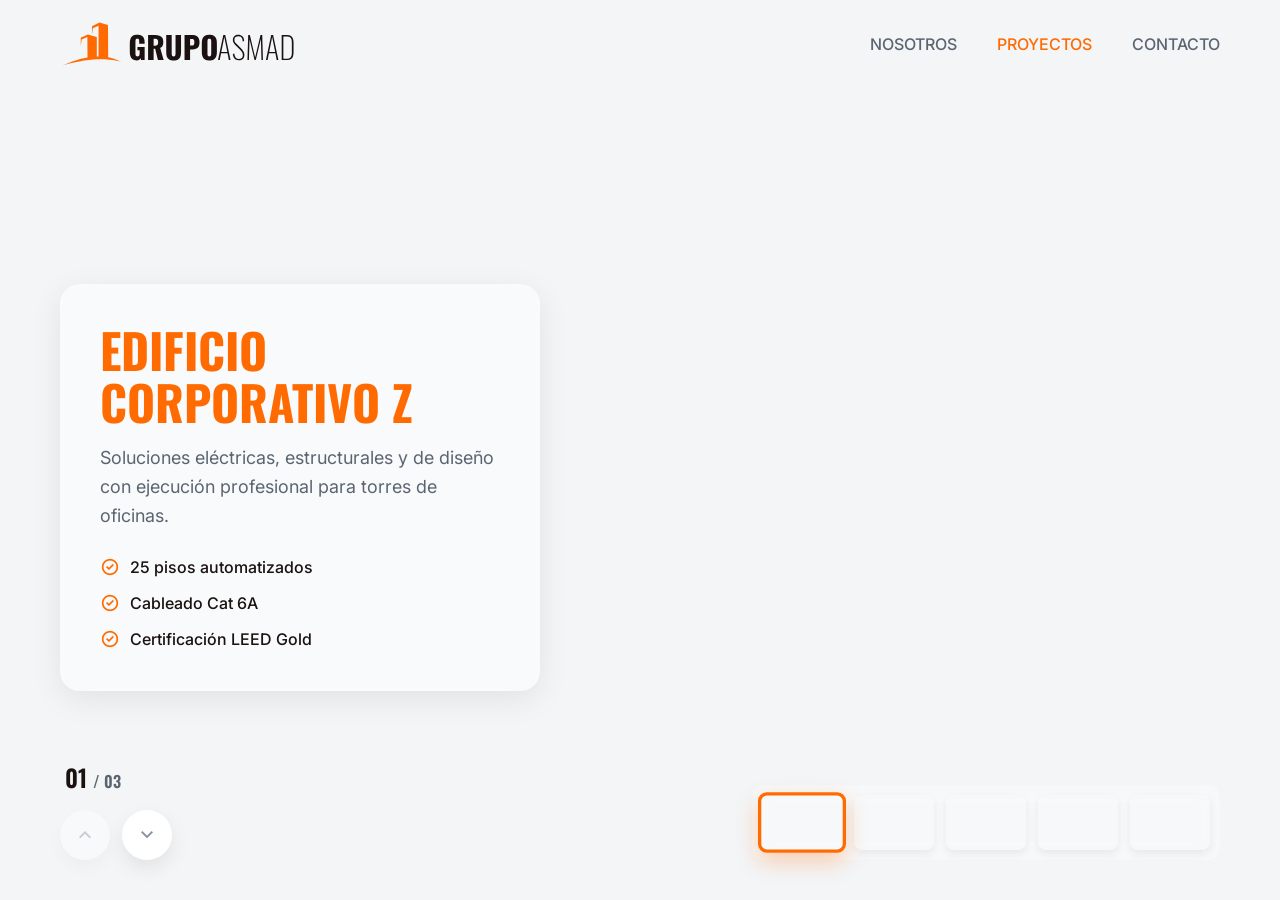
==== proyectos.html @ ba17a34a "Nuevas páginas" ====
<!DOCTYPE html>
<html lang="es">

<head>
  <meta charset="UTF-8">
  <meta name="viewport" content="width=device-width, initial-scale=1.0">
  <title>Trabajos Realizados | Grupo Asmad</title>

  <link
    href="https://fonts.googleapis.com/css2?family=Oswald:wght@400;600;700&family=Inter:wght@300;400;500;600;700&display=swap"
    rel="stylesheet">
  <link href="https://fonts.googleapis.com/css2?family=Material+Symbols+Outlined" rel="stylesheet">
  <link rel="stylesheet" href="https://cdn.jsdelivr.net/npm/swiper@10/swiper-bundle.min.css" />
  <link rel="stylesheet" href="css/style.css">

  <style>
    body,
    html {
      height: 100%;
      overflow: hidden;
    }

    /* Estilo para marcar página activa en Proyectos */
    .links a.active {
      color: var(--primary-color) !important;
    }


    /* Swipers */
    .main-swiper {
      width: 100%;
      height: 100vh;
    }

    .photo-swiper {
      position: absolute;
      inset: 0;
      width: 100%;
      height: 100%;
      z-index: 0;
    }

    .photo-slide {
      background-size: cover;
      background-position: center;
    }

    /* Overlay adaptado a tema claro para que el texto resalte */
    .photo-slide::after {
      display: none;
      content: '';
      position: absolute;
      inset: 0;
      background: linear-gradient(90deg, rgba(243, 245, 247, 0.9) 0%, rgba(243, 245, 247, 0.5) 45%, rgba(243, 245, 247, 0) 100%);
    }

    /* Capa Segura */
    .safe-area {
      position: absolute;
      top: 75px;
      left: 0;
      right: 0;
      bottom: 0;
      z-index: 10;
      padding: 40px 60px;
      display: flex;
      flex-direction: column;
      pointer-events: none;
    }

    /* Caja de Información Estilo Grupo Asmad */
    .info-box {
      pointer-events: auto;
      margin-top: auto;
      margin-bottom: auto;
      max-width: 480px;
      background: var(--glass-bg);
      padding: 40px;
      border-radius: 20px;
      backdrop-filter: blur(16px);
      -webkit-backdrop-filter: blur(16px);
      border: 1px solid var(--glass-border);
      box-shadow: var(--glass-shadow);
    }

    .info-box h1 {
      font-family: 'Oswald', sans-serif;
      margin: 0 0 15px 0;
      font-size: clamp(32px, 5vw, 48px);
      color: var(--primary-color);
      text-transform: uppercase;
      line-height: 1.1;
    }

    .info-box p {
      font-size: 18px;
      color: var(--text-muted);
      margin-bottom: 25px;
      line-height: 1.6;
    }

    .info-box ul {
      padding-left: 0;
      list-style: none;
      display: grid;
      gap: 12px;
    }

    .info-box li {
      display: flex;
      align-items: center;
      gap: 10px;
      font-size: 16px;
      font-weight: 500;
      color: var(--text-main);
    }

    .info-box li::before {
      content: 'check_circle';
      font-family: 'Material Symbols Outlined';
      color: var(--primary-color);
      font-size: 20px;
    }

    /* Controles Fijos (Proyectos) */
    .fixed-controls {
      position: absolute;
      bottom: 40px;
      left: 60px;
      z-index: 100;
      display: flex;
      flex-direction: column;
      gap: 15px;
      pointer-events: auto;
    }

    .project-counter {
      font-family: 'Oswald', sans-serif;
      font-size: 24px;
      font-weight: 600;
      color: var(--text-main);
      padding-left: 5px;
    }

    .nav-buttons {
      display: flex;
      gap: 12px;
    }

    .btn-nav {
      width: 50px;
      height: 50px;
      border-radius: 50%;
      background: #fff;
      border: 1px solid var(--glass-border);
      box-shadow: 0 8px 20px rgba(0, 0, 0, 0.08);
      color: var(--text-main);
      font-size: 24px;
      cursor: pointer;
      transition: all 0.3s cubic-bezier(0.25, 0.8, 0.25, 1);
      display: flex;
      align-items: center;
      justify-content: center;
    }

    .btn-nav:hover:not(.swiper-button-disabled) {
      color: var(--primary-color);
      transform: translateY(-3px);
      box-shadow: 0 12px 25px rgba(0, 0, 0, 0.15);
    }

    .swiper-button-disabled {
      opacity: 0.4;
      cursor: not-allowed;
    }

    /* Miniaturas (Abajo Derecha) */
    .bottom-dynamic {
      position: absolute;
      bottom: 40px;
      right: 60px;
      z-index: 10;
      display: flex;
      align-items: flex-end;
      pointer-events: none;
    }

    .thumbnails {
      pointer-events: auto;
      display: flex;
      gap: 12px;
      background: rgba(255, 255, 255, 0.3);
      padding: 10px;
      border-radius: 12px;
      backdrop-filter: blur(10px);
    }

    .thumb {
      width: 80px;
      height: 55px;
      border-radius: 8px;
      cursor: pointer;
      background-size: cover;
      background-position: center;
      box-shadow: 0 4px 10px rgba(0, 0, 0, 0.1);
      border: 3px solid transparent;
      opacity: 0.6;
      transition: 0.3s;
    }

    .thumb:hover {
      opacity: 0.9;
    }

    .thumb.active {
      opacity: 1;
      border-color: var(--primary-color);
      transform: scale(1.1);
      box-shadow: 0 8px 20px rgba(255, 107, 0, 0.3);
    }

    /* Móvil */
    .mobile-hint {
      display: none;
      font-size: 14px;
      font-weight: 500;
      color: var(--primary-color);
      background: #fff;
      padding: 10px 20px;
      border-radius: 50px;
      box-shadow: var(--glass-shadow);
      pointer-events: auto;
    }

    @media (max-width: 768px) {

      .safe-area {
        padding: 20px;
      }

      .info-box {
        padding: 30px;
      }

      .thumbnails {
        display: none;
      }

      .mobile-hint {
        display: block;
        margin-bottom: 20px;
      }

      .fixed-controls {
        bottom: 20px;
        left: 20px;
        flex-direction: row;
        align-items: center;
        justify-content: space-between;
        right: 20px;
      }

      .bottom-dynamic {
        bottom: 90px;
        left: 20px;
        right: 20px;
      }
    }
  </style>
</head>

<body>

  <nav role="navigation" aria-label="Menú principal">
    <div class="logo" id="logo" style="cursor: pointer;" tabindex="0" role="button" aria-label="Volver al inicio">
      <img src="img/logo-h.svg" alt="Grupo Asmad" />
    </div>

    <div class="links">
      <a href="nosotros.html">NOSOTROS</a>
      <a href="proyectos.html" class="active">PROYECTOS</a>
      <a href="contacto.html">CONTACTO</a>
    </div>

    <button id="mobile-menu-btn" class="hamburger-btn" aria-label="Menú">
      <span class="material-symbols-outlined">menu</span>
    </button>
  </nav>

  <div class="fixed-controls">
    <div class="project-counter" id="global-counter">01 <span style="color: var(--text-muted); font-size:16px;">/
        00</span></div>
    <div class="nav-buttons">
      <button class="btn-nav proj-up"><span class="material-symbols-outlined">expand_less</span></button>
      <button class="btn-nav proj-down"><span class="material-symbols-outlined">expand_more</span></button>
    </div>
  </div>

  <div class="swiper main-swiper">
    <div class="swiper-wrapper" id="portfolio-container"></div>
  </div>

  <script src="https://cdn.jsdelivr.net/npm/swiper@10/swiper-bundle.min.js"></script>
  <script>
    const proyectos = [
      { id: 1, title: 'Edificio Corporativo Z', desc: 'Soluciones eléctricas, estructurales y de diseño con ejecución profesional para torres de oficinas.', bullets: ['25 pisos automatizados', 'Cableado Cat 6A', 'Certificación LEED Gold'] },
      { id: 2, title: 'Colegio San Juan', desc: 'Modernización de infraestructura tecnológica y mobiliario educativo en melamina.', bullets: ['30 aulas equipadas', 'Estructuras metálicas', 'Videovigilancia IP'] },
      { id: 3, title: 'Clínica San Pablo', desc: 'Sistemas críticos, instalaciones sanitarias y sistemas contra incendios.', bullets: ['Pozos a tierra certificados', 'Sistema contra incendio', 'Red sanitaria integral'] }
    ];

    const container = document.getElementById('portfolio-container');
    const counterEl = document.getElementById('global-counter');
    const totalProj = proyectos.length;

    counterEl.innerHTML = `01 <span style="color: var(--text-muted); font-size:16px;">/ 0${totalProj}</span>`;

    proyectos.forEach((proj) => {
      const images = Array.from({ length: 5 }, (_, i) => `https://picsum.photos/seed/${proj.id * 10 + i}/1920/1080`);

      let photoSlides = images.map(img => `<div class="swiper-slide photo-slide" style="background-image: url('${img}')"></div>`).join('');
      let thumbsHtml = images.map((img, i) => `<div class="thumb ${i === 0 ? 'active' : ''}" style="background-image: url('${img}')" data-index="${i}"></div>`).join('');

      const slide = document.createElement('div');
      slide.className = 'swiper-slide';
      slide.innerHTML = `
                <div class="swiper photo-swiper">
                    <div class="swiper-wrapper">${photoSlides}</div>
                </div>
                
                <div class="safe-area">
                    <div class="info-box">
                        <h1>${proj.title}</h1>
                        <p>${proj.desc}</p>
                        <ul>${proj.bullets.map(b => `<li>${b}</li>`).join('')}</ul>
                    </div>
                    <div class="bottom-dynamic">
                        <div class="mobile-hint">
                            <span class="material-symbols-outlined" style="vertical-align: middle; margin-right: 5px;">swipe</span> 
                            Desliza para ver más fotos
                        </div>
                        <div class="thumbnails">${thumbsHtml}</div>
                    </div>
                </div>
            `;
      container.appendChild(slide);
    });

    const photoSwipers = new Swiper('.photo-swiper', {
      direction: 'horizontal',
      loop: true,
      nested: true,
      grabCursor: true,
      on: {
        slideChange: function () {
          const slideEl = this.el.closest('.swiper-slide');
          const thumbs = slideEl.querySelectorAll('.thumb');
          thumbs.forEach(t => t.classList.remove('active'));

          if (thumbs[this.realIndex]) {
            thumbs[this.realIndex].classList.add('active');
          }
        }
      }
    });

    document.querySelectorAll('.thumb').forEach((thumb) => {
      thumb.addEventListener('click', function () {
        const index = parseInt(this.getAttribute('data-index'));
        const slideParent = this.closest('.swiper-slide');
        const swiperInstance = slideParent.querySelector('.photo-swiper').swiper;
        swiperInstance.slideToLoop(index);
      });
    });

    const mainSwiper = new Swiper('.main-swiper', {
      direction: 'vertical',
      loop: false,
      keyboard: true,
      navigation: {
        nextEl: '.proj-down',
        prevEl: '.proj-up',
      },
      on: {
        slideChange: function () {
          let current = this.activeIndex + 1;
          counterEl.innerHTML = `0${current} <span style="color: var(--text-muted); font-size:16px;">/ 0${totalProj}</span>`;
        }
      }
    });
  </script>
  <script src="js/main.js"></script>
</body>

</html>
---- css/style.css ----
/* =========================================
   1. VARIABLES & THEMING
   ========================================= */
:root {
  --primary-color: #FF6B00;
  --bg-gradient: linear-gradient(135deg, #f3f5f7 0%, #f3f5f7 100%);
  --text-main: #1a1110;
  --text-muted: #5B6572;
  --glass-bg: rgba(255, 255, 255, 0.5);
  --glass-border: 1px solid rgba(255, 255, 255, 0.6);
  --glass-blur: 16px;
  --glass-shadow: 0 8px 32px rgba(0, 0, 0, 0.08);
}

/* =========================================
   2. RESET & BASE STYLES
   ========================================= */
* {
  margin: 0;
  padding: 0;
  box-sizing: border-box;
}

*:focus {
  outline: none !important;
}

body,
html {
  width: 100%;
  font-family: 'Inter', sans-serif;
  color: var(--text-main);
  min-height: 100vh;
  overflow-x: hidden;
  overflow-y: auto;
  display: flex;
  flex-direction: column;
  background: var(--bg-gradient);
  transition: background 0.8s ease;
}

/* =========================================
   3. TYPOGRAPHY
   ========================================= */
h1 {
  font-family: 'Oswald', sans-serif;
  text-transform: uppercase;
}

h1 {
  font-size: clamp(32px, 8vw, 86px);
  line-height: 1.05;
  margin-bottom: 20px;
  text-wrap: balance;
}

h1 span {
  color: var(--primary-color);
  transition: color 0.4s ease;
}

p {
  font-size: 19px;
  color: var(--text-muted);
  line-height: 1.6;
}

.hero .content {
  max-width: 620px;
  width: 100%;
}

/* =========================================
   4. LAYOUT & STRUCTURE
   ========================================= */
/* --- NAVIGATION --- */
nav {
  display: flex;
  justify-content: space-between;
  align-items: center;
  padding: 20px 60px;
  position: fixed;
  top: 0;
  left: 0;
  width: 100%;
  z-index: 300;
  background: transparent;
  backdrop-filter: none;
  -webkit-backdrop-filter: none;
  border-bottom: none;
  box-shadow: none;
  animation: fadeUpLoad 1s cubic-bezier(0.25, 0.8, 0.25, 1) forwards;
  will-change: transform, opacity;
}

.logo {
  display: flex;
  align-items: center;
  height: 48px;
  /* Espacio reservado para el logo */
}

.logo img {
  height: 100%;
  width: auto;
  display: block;
}

.links {
  display: flex;
  gap: 40px;
}

.links a {
  color: var(--text-muted);
  text-decoration: none;
  font-weight: 500;
  transition: color 0.3s ease;
}

.links a:hover {
  color: var(--primary-color);
}

/* Botón Hamburguesa oculto en PC */
.hamburger-btn {
  display: none;
  background: transparent;
  border: none;
  color: var(--text-main);
  cursor: pointer;
  z-index: 110;
}

.hamburger-btn .material-symbols-outlined {
  font-size: 32px;
}

/* --- HERO SECTION (CENTRE VERTICAL) --- */
.hero {
  flex-grow: 1;
  display: flex;
  padding: 0 60px 100px 60px;
  /* Padding inferior para equilibrar la barra */
  position: relative;
  align-items: center;
  /* Centrado vertical del contenido */
  transition: transform 0.6s cubic-bezier(0.25, 0.8, 0.25, 1), opacity 0.4s ease;
  width: 100%;
  will-change: transform, opacity;
  transform: translateZ(0);
}

.hero.slide-out {
  transform: translateX(-100vw);
  opacity: 0;
  pointer-events: none;
}

.left {
  width: 60%;
  z-index: 2;
  min-height: 420px;
  opacity: 0;
  animation: fadeUpLoad 1s cubic-bezier(0.25, 0.8, 0.25, 1) 0.2s forwards;
  will-change: transform, opacity;
}

.right {
  position: absolute;
  width: 50%;
  right: 0;
  bottom: 0;
  height: 100%;
  z-index: 1;
  display: flex;
  align-items: flex-end;
  justify-content: flex-end;
  pointer-events: none;
}

.right img {
  max-height: 95vh;
  max-width: 100%;
  display: block;
  object-fit: contain;
  object-position: bottom right;
  opacity: 0;
  animation: fadeLeftLoad 1.2s cubic-bezier(0.25, 0.8, 0.25, 1) 0.4s forwards;
  will-change: transform, opacity;
}

#bg-icon {
  position: fixed !important;
  top: 50%;
  left: 50%;
  transform: translate(-50%, -50%);
  font-size: 35vw;
  color: var(--primary-color);
  opacity: 0;
  z-index: 0;
  pointer-events: none;
  transition: opacity 0.6s ease, color 0.6s ease;
  line-height: 0;
}

#bg-icon.show {
  opacity: 0.08;
}

/* =========================================
   5. BOTONES Y ACCIONES (PILL DESIGN)
   ========================================= */

.btn-main,
.btn-ghost,
.btn-details,
.btn-back {
  display: inline-flex;
  align-items: center;
  justify-content: center;
  gap: 10px;
  padding: 16px 32px;
  border-radius: 50px;
  /* Pill */
  font-family: 'Inter', sans-serif;
  font-weight: 600;
  font-size: 16px;
  cursor: pointer;
  transition: all 0.3s cubic-bezier(0.25, 0.8, 0.25, 1);
  border: none;
  text-decoration: none;
}

.btn-main {
  background: var(--primary-color);
  color: #fff;
  box-shadow: 0 8px 20px rgba(0, 0, 0, 0.1);
  /* Sombra Neutra */
}

.btn-main:hover {
  transform: translateY(-3px);
  box-shadow: 0 12px 25px rgba(0, 0, 0, 0.15);
}

.btn-ghost {
  background: white;
  border: 2px solid var(--primary-color);
  color: var(--primary-color);
}

.btn-ghost:hover {
  background: rgba(0, 0, 0, 0.03);
  transform: translateY(-2px);
}

.hero-action-container {
  display: flex;
  gap: 15px;
  margin-top: 30px;
  animation: fadeUpLoad 1s ease 0.4s forwards;
  opacity: 0;
}

/* =========================================
   6. COMPONENTS (SERVICES BAR)
   ========================================= */
.services-bar {
  position: fixed;
  bottom: 40px;
  left: 50%;
  transform: translateX(-50%);
  /* Siempre Centrada */
  width: max-content;
  padding: 12px 24px;
  display: flex;
  justify-content: center;
  gap: 15px;
  border-radius: 50px;
  background: var(--glass-bg);
  backdrop-filter: blur(var(--glass-blur));
  -webkit-backdrop-filter: blur(var(--glass-blur));
  border: var(--glass-border);
  box-shadow: var(--glass-shadow);
  z-index: 30;
}

.service {
  display: flex;
  align-items: center;
  padding: 8px 16px;
  border-radius: 50px;
  cursor: pointer;
  color: var(--text-muted);
  transition: all 0.3s ease;
  outline: none;
}

/* Fondo blanco solicitado para cada opción */
.service.active {
  background: #ffffff;
  box-shadow: 0 4px 12px rgba(0, 0, 0, 0.08);
}

.service span.text {
  max-width: 0;
  opacity: 0;
  margin-left: 0;
  overflow: hidden;
  white-space: nowrap;
  font-size: 14px;
  font-weight: 600;
  pointer-events: none;
  /* Delay al cerrar para evitar el salto del ratón */
  transition:
    max-width 0.4s cubic-bezier(0.4, 0, 0.2, 1) 0.2s,
    margin-left 0.4s cubic-bezier(0.4, 0, 0.2, 1) 0.2s,
    opacity 0.3s ease 0.2s;
}

@media (hover: hover) and (pointer: fine) {
  .service:hover {
    background: #ffffff;
    box-shadow: 0 4px 12px rgba(0, 0, 0, 0.08);
  }

  .service:hover span.text {
    max-width: 250px;
    margin-left: 10px;
    opacity: 1;
    transition-delay: 0s;
    /* Apertura instantánea */
  }
}

.service.active,
.service.active .material-symbols-outlined,
.service.active span.text {
  color: var(--primary-color) !important;
}

.material-symbols-outlined {
  font-size: 24px;
  color: #8C95A1;
  transition: color 0.3s ease;
}

/* =========================================
   7. FULL DETAILS SCREEN
   ========================================= */
.full-details-screen {
  position: fixed;
  top: 0;
  left: 0;
  width: 100%;
  height: 100vh;
  /* fallback */
  height: 100dvh;
  background: var(--bg-gradient);
  z-index: 200;
  transform: translateX(100vw);
  transition: transform 0.6s cubic-bezier(0.25, 0.8, 0.25, 1);
  display: flex;
  align-items: flex-start;
  padding: 120px 60px 100px 60px;
  will-change: transform;
  overflow-y: auto;
}

.full-details-screen.open {
  transform: translateX(0);
}

.btn-back {
  position: fixed;
  bottom: 36px;
  left: 50%;
  transform: translateX(-50%);
  z-index: 210;
  display: inline-flex;
  align-items: center;
  gap: 10px;
  padding: 12px 28px;
  border-radius: 50px;
  border: var(--glass-border);
  background: var(--glass-bg);
  backdrop-filter: blur(var(--glass-blur));
  -webkit-backdrop-filter: blur(var(--glass-blur));
  box-shadow: var(--glass-shadow);
  cursor: pointer;
  color: var(--text-muted);
  font-family: 'Inter', sans-serif;
  font-size: 16px;
  font-weight: 600;
  white-space: nowrap;
  transition: color 0.3s ease, box-shadow 0.3s ease, background 0.3s ease, opacity 0.4s ease;
  /* Oculto cuando la pantalla de detalles está cerrada */
  display: none;
}

/* Visible sólo cuando el panel full-details está abierto */
.full-details-screen.open+.btn-back {
  display: inline-flex;
  pointer-events: auto;
  animation: btnBackFadeUp 0.5s cubic-bezier(0.25, 0.8, 0.25, 1) 1.2s both;
}

@keyframes btnBackFadeUp {
  from {
    opacity: 0;
    transform: translateX(-50%) translateY(16px);
  }

  to {
    opacity: 1;
    transform: translateX(-50%) translateY(0);
  }
}

.btn-back:hover {
  color: var(--primary-color);
  background: rgba(255, 255, 255, 0.7);
  box-shadow: 0 12px 36px rgba(0, 0, 0, 0.12);
}

.details-container-grid {
  display: grid;
  grid-template-columns: 1.2fr 1fr;
  gap: 60px;
  width: 100%;
  max-width: 1400px;
  margin: 0 auto;
  align-items: start;
}

.details-column-text h2 {
  font-family: 'Oswald', sans-serif;
  font-size: clamp(28px, 6vw, 52px);
  color: var(--primary-color);
  text-transform: uppercase;
  margin-bottom: 20px;
  line-height: 1.1;
}

.details-column-text p.ext-desc {
  font-size: 17px;
  line-height: 1.7;
  color: var(--text-muted);
  margin-bottom: 30px;
}

.details-column-text h3 {
  font-family: 'Inter', sans-serif;
  font-size: 20px;
  font-weight: 700;
  color: var(--text-main);
  margin-bottom: 15px;
}

.ext-benefits-list {
  list-style: none;
  display: grid;
  gap: 12px;
}

.ext-benefits-list li {
  display: flex;
  align-items: center;
  gap: 10px;
  font-size: 16px;
  color: var(--text-main);
}

.ext-benefits-list .material-symbols-outlined {
  color: var(--primary-color);
  font-size: 22px;
}

/* --- CAROUSEL --- */
.carousel-container {
  position: relative;
  width: 100%;
  border-radius: 30px;
  overflow: hidden;
  box-shadow: 0 20px 40px rgba(0, 0, 0, 0.1);
  background: #fff;
  aspect-ratio: 4 / 3;
}

.carousel-track {
  position: relative;
  width: 100%;
  height: 100%;
}

.carousel-slide {
  position: absolute;
  inset: 0;
  display: flex;
  align-items: center;
  justify-content: center;
  opacity: 0;
  transition: opacity 0.4s ease;
  pointer-events: none;
}

.carousel-slide.active {
  opacity: 1;
  pointer-events: auto;
}

.carousel-slide img {
  width: 100%;
  height: 100%;
  object-fit: contain;
  object-position: center center;
  display: block;
}

.carousel-btn {
  position: absolute;
  top: 50%;
  transform: translateY(-50%);
  background: rgba(255, 255, 255, 0.9);
  backdrop-filter: blur(4px);
  border: none;
  width: 48px;
  height: 48px;
  border-radius: 50%;
  display: flex;
  align-items: center;
  justify-content: center;
  cursor: pointer;
  color: var(--text-main);
  transition: all 0.3s ease;
  z-index: 5;
}

.carousel-btn:hover:not(:disabled) {
  background: #fff;
  color: var(--primary-color);
}

.carousel-btn:disabled {
  opacity: 0.3;
  cursor: not-allowed;
}

.carousel-btn.prev {
  left: 15px;
}

.carousel-btn.next {
  right: 15px;
}

.carousel-dots {
  position: absolute;
  bottom: 20px;
  left: 50%;
  transform: translateX(-50%);
  display: flex;
  gap: 8px;
  z-index: 5;
}

.carousel-dot {
  width: 10px;
  height: 10px;
  background: rgba(255, 255, 255, 0.5);
  border-radius: 50%;
  border: none;
  cursor: pointer;
  transition: all 0.3s ease;
}

.carousel-dot.active {
  background: #fff;
  width: 22px;
  border-radius: 10px;
}

/* =========================================
   8. ANIMATIONS
   ========================================= */
.animate-slide {
  animation: fadeSlideIn 0.5s cubic-bezier(0.25, 0.8, 0.25, 1) forwards;
}

@keyframes fadeSlideIn {
  0% {
    opacity: 0;
    transform: translateX(30px);
  }

  100% {
    opacity: 1;
    transform: translateX(0);
  }
}

@keyframes fadeUpLoad {
  0% {
    opacity: 0;
    transform: translateY(40px);
  }

  100% {
    opacity: 1;
    transform: translateY(0);
  }
}

@keyframes fadeLeftLoad {
  0% {
    opacity: 0;
    transform: translateX(50px);
  }

  100% {
    opacity: 1;
    transform: translateX(0);
  }
}

/* =========================================
   9. RESPONSIVE (MEDIA QUERIES)
   ========================================= */
@media (max-width: 1024px) {
  nav {
    padding: 26px 40px;
  }

  .links {
    gap: 20px;
  }

  h1 {
    font-size: clamp(32px, 6vw, 64px);
  }

  .hero {
    padding: 0 40px 80px;
    /* Eliminated top padding since nav is no longer absolute here */
  }



  @keyframes menuFadeIn {
    0% {
      opacity: 0;
    }

    100% {
      opacity: 1;
    }
  }
}

@media (max-width: 768px) {
  h1 {
    font-size: clamp(32px, 10vw, 56px);
  }

  #bg-icon {
    font-size: 55vw;
  }

  nav {
    padding: 20px;
    background: var(--glass-bg);
    backdrop-filter: blur(var(--glass-blur));
    -webkit-backdrop-filter: blur(var(--glass-blur));
    border-bottom: var(--glass-border);
    box-shadow: var(--glass-shadow);
    transition: background 0.3s ease;
  }

  .links {
    display: none;
  }

  .hamburger-btn {
    display: block;
    position: relative;
    z-index: 120;
  }

  .logo {
    position: relative;
    z-index: 120;
    height: 40px;
    /* Un poco más pequeño en Tablet */
  }

  /* Full screen glassmorphism menu */
  nav.menu-open .links {
    display: flex;
    flex-direction: column;
    position: fixed;
    top: 0;
    left: 0;
    width: 100vw;
    height: 100vh;
    background: var(--glass-bg);
    backdrop-filter: blur(25px);
    -webkit-backdrop-filter: blur(25px);
    z-index: 110;
    justify-content: center;
    align-items: center;
    gap: 40px;
    animation: menuFadeIn 0.4s forwards;
    padding: 0;
  }

  nav.menu-open .links a {
    font-size: 24px;
    display: block;
  }

  .hero {
    flex-direction: column;
    padding: 140px 20px 100px;
    align-items: flex-start;
  }

  .left {
    width: 100%;
    min-height: auto;
    margin-bottom: 40px;
    z-index: 2;
  }

  .hero-action-container {
    flex-direction: column;
    align-items: flex-start;
    width: 100%;
  }

  .right {
    position: absolute;
    width: 80%;
    height: 100%;
    right: 0;
    bottom: 0;
    display: flex;
    align-items: flex-end;
    justify-content: flex-end;
    z-index: 0;
    opacity: 0.8;
  }

  .right img {
    max-height: 55vh;
    max-width: 100%;
    object-position: bottom right;
  }

  .services-bar {
    bottom: 20px;
    width: auto;
    padding: 10px 15px;
    gap: 8px;
  }

  .service span.text {
    display: none !important;
  }

  .details-container-grid {
    grid-template-columns: 1fr;
    gap: 40px;
  }

  .full-details-screen {
    padding: 140px 40px 60px 40px;
  }
}

@media (max-width: 480px) {
  nav {
    padding: 20px 15px;
  }

  .logo {
    height: 34px;
    /* Más pequeño en móviles */
  }

  .services-bar {
    padding: 8px 12px;
    gap: 5px;
    bottom: 15px;
  }

  .service {
    padding: 8px 10px;
  }

  .material-symbols-outlined {
    font-size: 22px;
  }

  .hero {
    padding: 120px 15px 90px;
  }

  .full-details-screen {
    padding: 120px 15px 40px 15px;
  }

  .carousel-btn {
    width: 36px;
    height: 36px;
  }
}

@media (max-width: 320px) {
  .logo {
    height: 30px;
    /* Pantallas extra pequeñas */
  }

  h1 {
    font-size: 32px;
  }

  .btn-nav-whatsapp {
    padding: 8px;
    margin-right: 5px;
  }

  .services-bar {
    gap: 2px;
    padding: 6px 8px;
  }
}
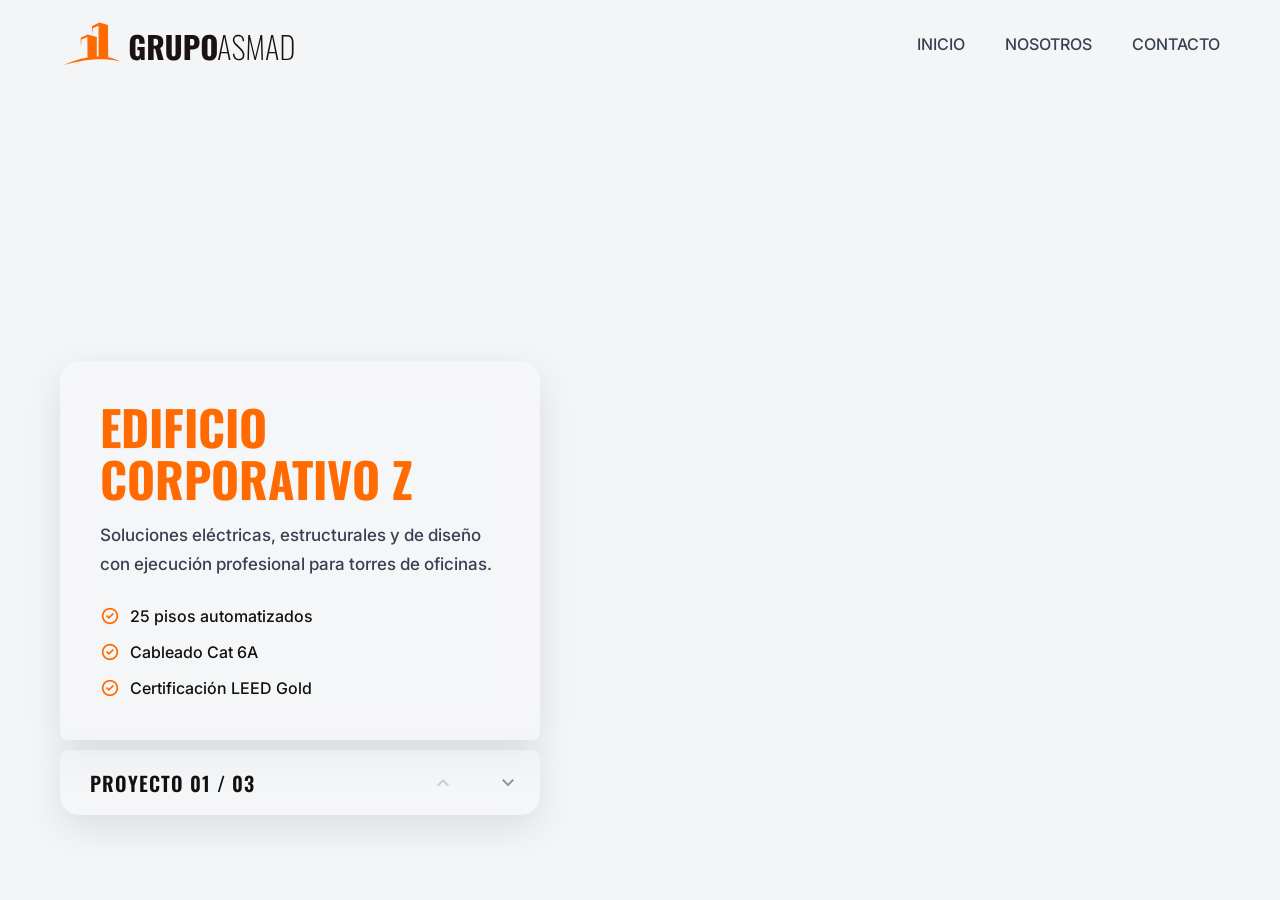
==== commit 9bfee346: "m.v." ====
--- a/proyectos.html
+++ b/proyectos.html
@@ -12,24 +12,25 @@
   <link href="https://fonts.googleapis.com/css2?family=Material+Symbols+Outlined" rel="stylesheet">
   <link rel="stylesheet" href="https://cdn.jsdelivr.net/npm/swiper@10/swiper-bundle.min.css" />
   <link rel="stylesheet" href="css/style.css">
-
   <style>
     body,
     html {
       height: 100%;
       overflow: hidden;
-    }
-
-    /* Estilo para marcar página activa en Proyectos */
-    .links a.active {
-      color: var(--primary-color) !important;
-    }
-
+      background: var(--bg-gradient);
+    }
+
+    body {
+      padding-top: var(--nav-height);
+      box-sizing: border-box;
+    }
 
     /* Swipers */
     .main-swiper {
       width: 100%;
-      height: 100vh;
+      height: calc(100vh - var(--nav-height));
+      height: calc(100dvh - var(--nav-height));
+      position: relative;
     }
 
     .photo-swiper {
@@ -54,29 +55,41 @@
       background: linear-gradient(90deg, rgba(243, 245, 247, 0.9) 0%, rgba(243, 245, 247, 0.5) 45%, rgba(243, 245, 247, 0) 100%);
     }
 
+    /* Contenedor de contenido encajado (igual que index.html) */
+    .content-container {
+      margin: 0 auto;
+      width: 100%;
+      height: 100%;
+      position: relative;
+      padding: 0 60px;
+      pointer-events: none;
+      display: flex;
+      flex-direction: column;
+    }
+
     /* Capa Segura */
     .safe-area {
-      position: absolute;
-      top: 75px;
-      left: 0;
-      right: 0;
-      bottom: 0;
+      position: relative;
+      width: 100%;
+      height: 100%;
       z-index: 10;
-      padding: 40px 60px;
+      padding: 40px 0;
+      /* Padding lateral lo maneja .content-container */
       display: flex;
       flex-direction: column;
+      justify-content: flex-end;
       pointer-events: none;
     }
 
     /* Caja de Información Estilo Grupo Asmad */
     .info-box {
       pointer-events: auto;
-      margin-top: auto;
-      margin-bottom: auto;
+      margin-top: 0;
+      margin-bottom: 120px; /* Sobre los controles (105px) + gap de 15px */
       max-width: 480px;
       background: var(--glass-bg);
       padding: 40px;
-      border-radius: 20px;
+      border-radius: 20px 20px 8px 8px; /* Esquinas inferiores minimizadas */
       backdrop-filter: blur(16px);
       -webkit-backdrop-filter: blur(16px);
       border: 1px solid var(--glass-border);
@@ -88,15 +101,18 @@
       margin: 0 0 15px 0;
       font-size: clamp(32px, 5vw, 48px);
       color: var(--primary-color);
+      font-weight: 700;
+      text-shadow: 0 1px 2px rgba(0, 0, 0, 0.05); /* Sutil para despegar del fondo */
       text-transform: uppercase;
       line-height: 1.1;
     }
 
     .info-box p {
-      font-size: 18px;
+      font-size: 17px; /* Un pelín más pequeño para mejor balance */
       color: var(--text-muted);
       margin-bottom: 25px;
-      line-height: 1.6;
+      line-height: 1.7;
+      font-weight: 500; /* Medium para mejorar la lectura sobre cristal */
     }
 
     .info-box ul {
@@ -123,100 +139,76 @@
     }
 
     /* Controles Fijos (Proyectos) */
+    .fixed-controls-wrapper {
+      position: absolute;
+      bottom: 0;
+      left: 0;
+      right: 0;
+      height: 150px; /* Suficiente para los controles */
+      z-index: 100;
+      pointer-events: none;
+      display: flex;
+      align-items: flex-end;
+      padding-bottom: 40px;
+    }
+
     .fixed-controls {
-      position: absolute;
-      bottom: 40px;
-      left: 60px;
-      z-index: 100;
-      display: flex;
-      flex-direction: column;
-      gap: 15px;
+      display: flex;
+      flex-direction: row;
+      justify-content: space-between;
+      align-items: stretch;
+      max-width: 480px;
+      width: 100%;
+      background: var(--glass-bg);
+      backdrop-filter: blur(16px);
+      -webkit-backdrop-filter: blur(16px);
+      border: 1px solid var(--glass-border);
+      border-radius: 8px 8px 20px 20px; /* Esquinas superiores minimizadas */
+      box-shadow: var(--glass-shadow);
+      overflow: hidden;
       pointer-events: auto;
     }
 
     .project-counter {
       font-family: 'Oswald', sans-serif;
-      font-size: 24px;
+      font-size: 20px;
       font-weight: 600;
       color: var(--text-main);
-      padding-left: 5px;
+      display: flex;
+      align-items: center;
+      padding: 0 30px;
+      text-transform: uppercase;
+      letter-spacing: 1px;
     }
 
     .nav-buttons {
       display: flex;
-      gap: 12px;
+      gap: 0;
     }
 
     .btn-nav {
-      width: 50px;
-      height: 50px;
-      border-radius: 50%;
-      background: #fff;
-      border: 1px solid var(--glass-border);
-      box-shadow: 0 8px 20px rgba(0, 0, 0, 0.08);
+      width: 65px;
+      height: 65px;
+      background: transparent;
+      border: none;
+      border-left: 1px solid var(--glass-border);
       color: var(--text-main);
-      font-size: 24px;
+      font-size: 28px;
       cursor: pointer;
-      transition: all 0.3s cubic-bezier(0.25, 0.8, 0.25, 1);
+      transition: all 0.3s ease;
       display: flex;
       align-items: center;
       justify-content: center;
     }
 
     .btn-nav:hover:not(.swiper-button-disabled) {
+      background: rgba(255, 255, 255, 0.3);
       color: var(--primary-color);
-      transform: translateY(-3px);
-      box-shadow: 0 12px 25px rgba(0, 0, 0, 0.15);
     }
 
     .swiper-button-disabled {
       opacity: 0.4;
       cursor: not-allowed;
-    }
-
-    /* Miniaturas (Abajo Derecha) */
-    .bottom-dynamic {
-      position: absolute;
-      bottom: 40px;
-      right: 60px;
-      z-index: 10;
-      display: flex;
-      align-items: flex-end;
-      pointer-events: none;
-    }
-
-    .thumbnails {
-      pointer-events: auto;
-      display: flex;
-      gap: 12px;
-      background: rgba(255, 255, 255, 0.3);
-      padding: 10px;
-      border-radius: 12px;
-      backdrop-filter: blur(10px);
-    }
-
-    .thumb {
-      width: 80px;
-      height: 55px;
-      border-radius: 8px;
-      cursor: pointer;
-      background-size: cover;
-      background-position: center;
-      box-shadow: 0 4px 10px rgba(0, 0, 0, 0.1);
-      border: 3px solid transparent;
-      opacity: 0.6;
-      transition: 0.3s;
-    }
-
-    .thumb:hover {
-      opacity: 0.9;
-    }
-
-    .thumb.active {
-      opacity: 1;
-      border-color: var(--primary-color);
-      transform: scale(1.1);
-      box-shadow: 0 8px 20px rgba(255, 107, 0, 0.3);
     }
 
     /* Móvil */
@@ -233,37 +225,24 @@
     }
 
     @media (max-width: 768px) {
+      .content-container {
+        padding: 0 20px;
+      }
 
       .safe-area {
-        padding: 20px;
+        padding: 40px 0 20px 0;
       }
 
       .info-box {
         padding: 30px;
       }
 
-      .thumbnails {
-        display: none;
-      }
-
-      .mobile-hint {
-        display: block;
-        margin-bottom: 20px;
-      }
-
       .fixed-controls {
-        bottom: 20px;
-        left: 20px;
         flex-direction: row;
-        align-items: center;
+        align-items: stretch;
         justify-content: space-between;
-        right: 20px;
-      }
-
-      .bottom-dynamic {
-        bottom: 90px;
-        left: 20px;
-        right: 20px;
+        width: 100%;
+        max-width: 100%;
       }
     }
   </style>
@@ -277,8 +256,8 @@
     </div>
 
     <div class="links">
+      <a href="index.html">INICIO</a>
       <a href="nosotros.html">NOSOTROS</a>
-      <a href="proyectos.html" class="active">PROYECTOS</a>
       <a href="contacto.html">CONTACTO</a>
     </div>
 
@@ -287,12 +266,17 @@
     </button>
   </nav>
 
-  <div class="fixed-controls">
-    <div class="project-counter" id="global-counter">01 <span style="color: var(--text-muted); font-size:16px;">/
-        00</span></div>
-    <div class="nav-buttons">
-      <button class="btn-nav proj-up"><span class="material-symbols-outlined">expand_less</span></button>
-      <button class="btn-nav proj-down"><span class="material-symbols-outlined">expand_more</span></button>
+  <div class="fixed-controls-wrapper">
+    <div class="content-container">
+      <div class="fixed-controls">
+        <div class="project-counter" id="global-counter">PROYECTO 01 / 00</div>
+        <div class="nav-buttons">
+          <button class="btn-nav proj-up" aria-label="Proyecto anterior"><span
+              class="material-symbols-outlined">expand_less</span></button>
+          <button class="btn-nav proj-down" aria-label="Siguiente proyecto"><span
+              class="material-symbols-outlined">expand_more</span></button>
+        </div>
+      </div>
     </div>
   </div>
 
@@ -312,14 +296,12 @@
     const counterEl = document.getElementById('global-counter');
     const totalProj = proyectos.length;
 
-    counterEl.innerHTML = `01 <span style="color: var(--text-muted); font-size:16px;">/ 0${totalProj}</span>`;
+    counterEl.innerHTML = `PROYECTO 01 / 0${totalProj}`;
 
     proyectos.forEach((proj) => {
       const images = Array.from({ length: 5 }, (_, i) => `https://picsum.photos/seed/${proj.id * 10 + i}/1920/1080`);
 
       let photoSlides = images.map(img => `<div class="swiper-slide photo-slide" style="background-image: url('${img}')"></div>`).join('');
-      let thumbsHtml = images.map((img, i) => `<div class="thumb ${i === 0 ? 'active' : ''}" style="background-image: url('${img}')" data-index="${i}"></div>`).join('');
-
       const slide = document.createElement('div');
       slide.className = 'swiper-slide';
       slide.innerHTML = `
@@ -327,20 +309,15 @@
                     <div class="swiper-wrapper">${photoSlides}</div>
                 </div>
                 
+              <div class="content-container">
                 <div class="safe-area">
                     <div class="info-box">
                         <h1>${proj.title}</h1>
                         <p>${proj.desc}</p>
                         <ul>${proj.bullets.map(b => `<li>${b}</li>`).join('')}</ul>
                     </div>
-                    <div class="bottom-dynamic">
-                        <div class="mobile-hint">
-                            <span class="material-symbols-outlined" style="vertical-align: middle; margin-right: 5px;">swipe</span> 
-                            Desliza para ver más fotos
-                        </div>
-                        <div class="thumbnails">${thumbsHtml}</div>
-                    </div>
                 </div>
+              </div>
             `;
       container.appendChild(slide);
     });
@@ -349,27 +326,7 @@
       direction: 'horizontal',
       loop: true,
       nested: true,
-      grabCursor: true,
-      on: {
-        slideChange: function () {
-          const slideEl = this.el.closest('.swiper-slide');
-          const thumbs = slideEl.querySelectorAll('.thumb');
-          thumbs.forEach(t => t.classList.remove('active'));
-
-          if (thumbs[this.realIndex]) {
-            thumbs[this.realIndex].classList.add('active');
-          }
-        }
-      }
-    });
-
-    document.querySelectorAll('.thumb').forEach((thumb) => {
-      thumb.addEventListener('click', function () {
-        const index = parseInt(this.getAttribute('data-index'));
-        const slideParent = this.closest('.swiper-slide');
-        const swiperInstance = slideParent.querySelector('.photo-swiper').swiper;
-        swiperInstance.slideToLoop(index);
-      });
+      grabCursor: true
     });
 
     const mainSwiper = new Swiper('.main-swiper', {
@@ -383,7 +340,7 @@
       on: {
         slideChange: function () {
           let current = this.activeIndex + 1;
-          counterEl.innerHTML = `0${current} <span style="color: var(--text-muted); font-size:16px;">/ 0${totalProj}</span>`;
+          counterEl.innerHTML = `PROYECTO 0${current} / 0${totalProj}`;
         }
       }
     });
--- a/css/style.css
+++ b/css/style.css
@@ -4,12 +4,13 @@
 :root {
   --primary-color: #FF6B00;
   --bg-gradient: linear-gradient(135deg, #f3f5f7 0%, #f3f5f7 100%);
-  --text-main: #1a1110;
-  --text-muted: #5B6572;
-  --glass-bg: rgba(255, 255, 255, 0.5);
-  --glass-border: 1px solid rgba(255, 255, 255, 0.6);
-  --glass-blur: 16px;
-  --glass-shadow: 0 8px 32px rgba(0, 0, 0, 0.08);
+  --text-main: #111111;
+  --text-muted: #374151;
+  --glass-bg: rgba(255, 255, 255, 0.18);
+  --glass-border: 1px solid rgba(255, 255, 255, 0.25);
+  --glass-blur: 24px;
+  --glass-shadow: 0 12px 40px rgba(0, 0, 0, 0.1);
+  --nav-height: 88px;
 }
 
 /* =========================================
@@ -632,6 +633,10 @@
     padding: 26px 40px;
   }
 
+  :root {
+    --nav-height: 100px;
+  }
+
   .links {
     gap: 20px;
   }
@@ -675,6 +680,10 @@
     border-bottom: var(--glass-border);
     box-shadow: var(--glass-shadow);
     transition: background 0.3s ease;
+  }
+
+  :root {
+    --nav-height: 80px;
   }
 
   .links {
@@ -783,6 +792,10 @@
     padding: 20px 15px;
   }
 
+  :root {
+    --nav-height: 74px;
+  }
+
   .logo {
     height: 34px;
     /* Más pequeño en móviles */
